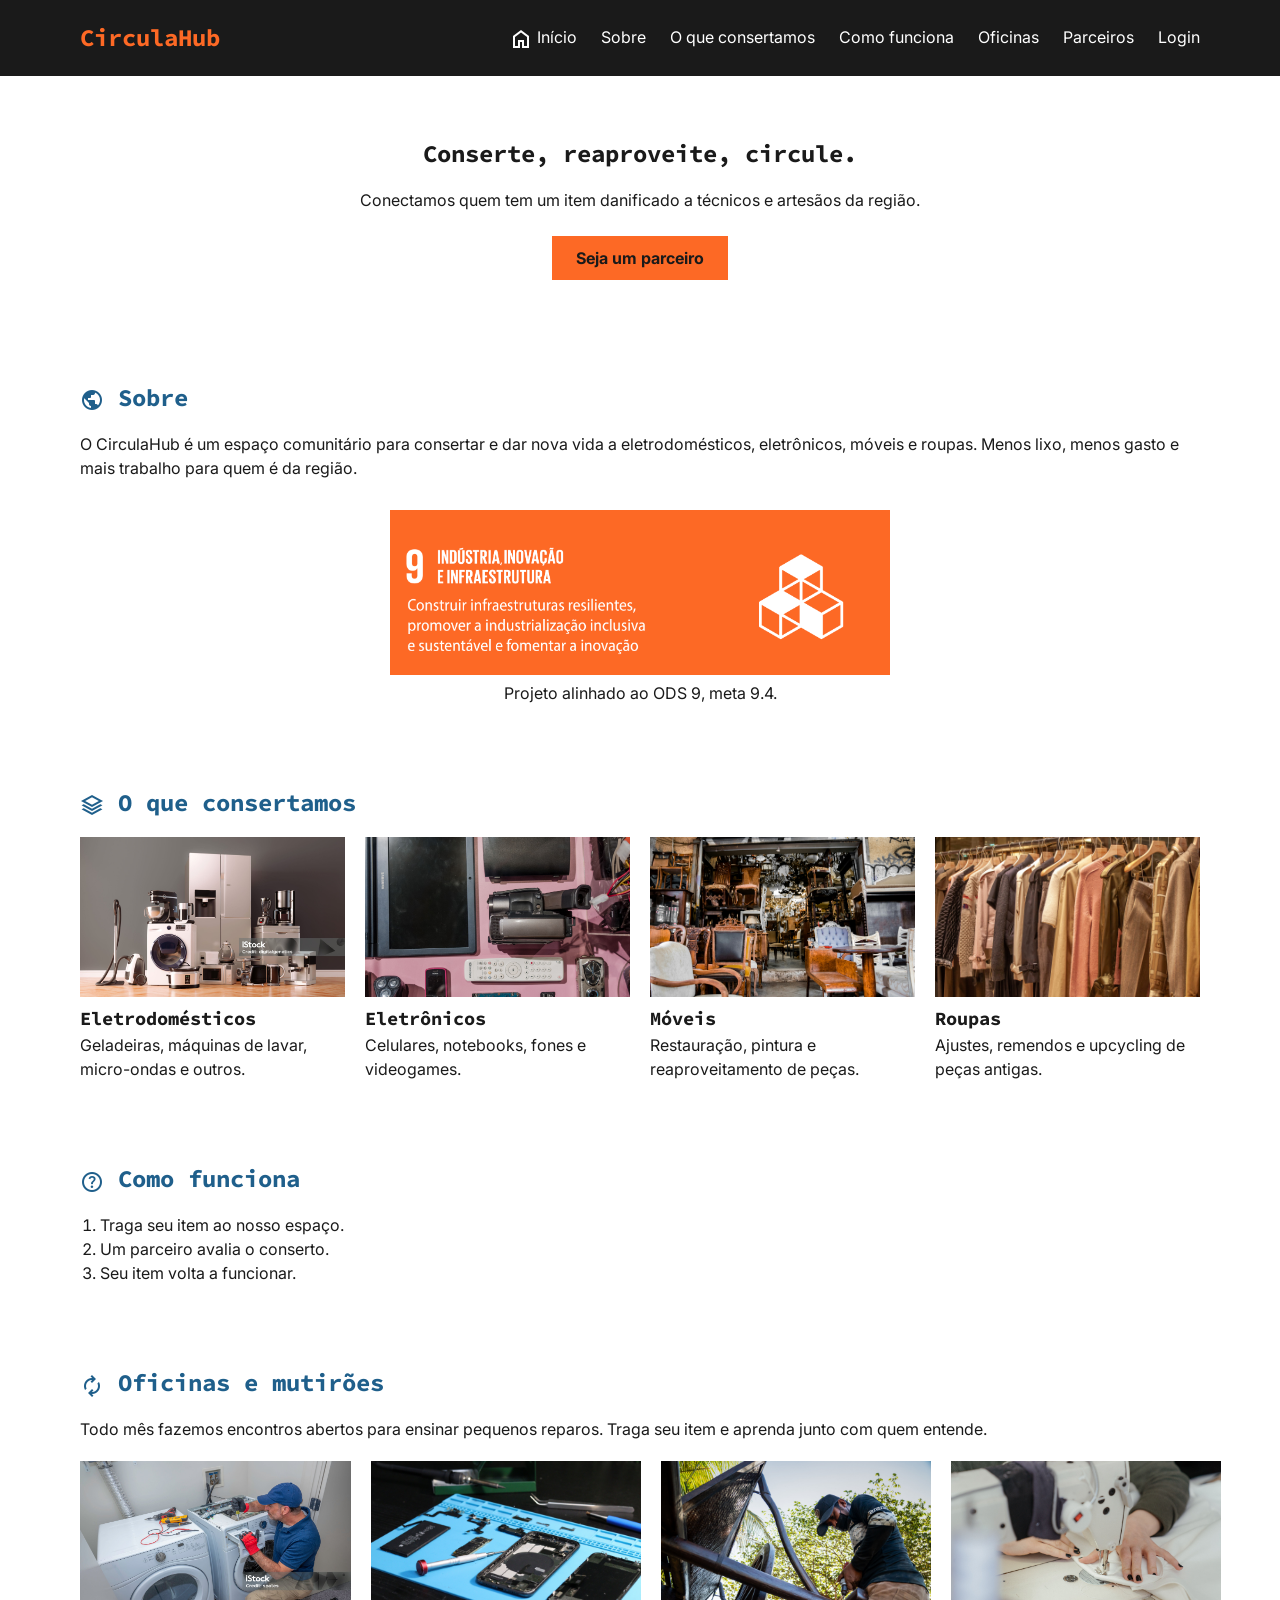
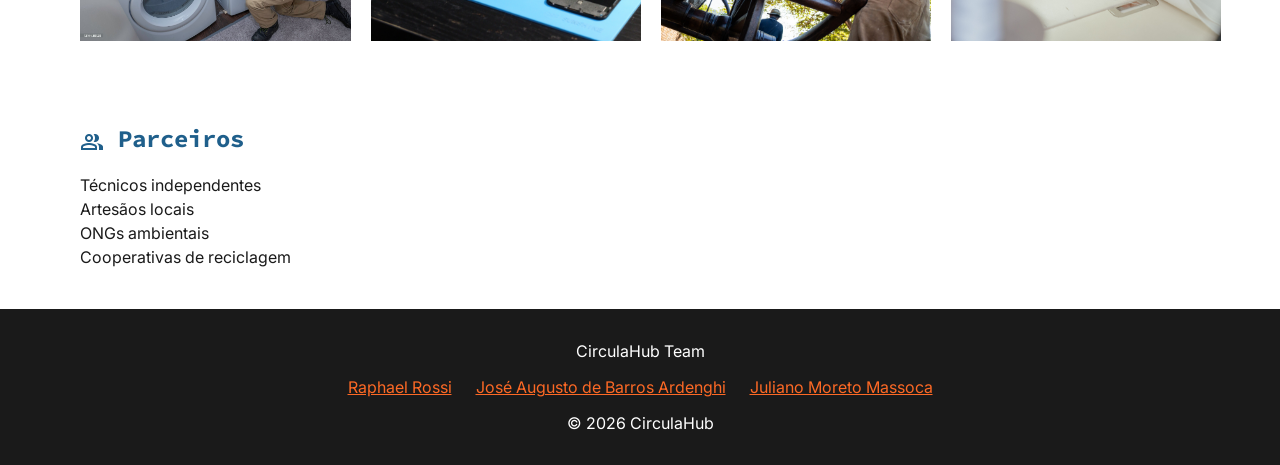
==== index.html @ 1bb64ba8 "fix:" ====
<!DOCTYPE html>
<html lang="pt-br">
    <head>
        <title>CirculaHub - Conserto e reaproveitamento</title>
        <meta charset="UTF-8">
        <meta name="viewport" content="width=device-width, initial-scale=1">
        <!-- fontes externas -->
        <link rel="preconnect" href="https://fonts.googleapis.com">
        <link rel="preconnect" href="https://fonts.gstatic.com" crossorigin>
        <link href="https://fonts.googleapis.com/css2?family=Inter:ital,opsz,wght@0,14..32,100..900;1,14..32,100..900&family=Source+Code+Pro:ital,wght@0,200..900;1,200..900&display=swap" rel="stylesheet">
        <!-- ícones -->
        <link rel="stylesheet" href="https://fonts.googleapis.com/css2?family=Material+Symbols+Outlined:opsz,wght,FILL,GRAD@20..48,100..700,0..1,-50..200&icon_names=autorenew,group,help,home,public,stacks">
        <link rel="stylesheet" href="css/style.css">
    </head>

    <body>
        <header class="cabecalho">
            <div class="cabecalho-container">
                <a class="logo" href="#inicio">CirculaHub</a>
                <nav aria-label="Navegação principal">
                    <ul class="menu">
                        <li><a href="#inicio"><span class="material-symbols-outlined" aria-hidden="true">home</span> Início</a></li>
                        <li><a href="#sobre">Sobre</a></li>
                        <li><a href="#servicos">O que consertamos</a></li>
                        <li><a href="#como-funciona">Como funciona</a></li>
                        <li><a href="#oficinas">Oficinas</a></li>
                        <li><a href="#parceiros">Parceiros</a></li>
                        <li><a href="login.html">Login</a></li>
                    </ul>
                </nav>
            </div>
        </header>

        <main>
            <!-- destaque inicial -->
            <section id="inicio" class="destaque">
                <h1>Conserte, reaproveite, circule.</h1>
                <p>Conectamos quem tem um item danificado a técnicos e artesãos da região.</p>
                <a class="botao" href="cadastro.html">Seja um parceiro</a>
            </section>

            <section id="sobre" class="secao">
                <h2><span class="material-symbols-outlined" aria-hidden="true">public</span> Sobre</h2>
                <p>O CirculaHub é um espaço comunitário para consertar e dar nova vida a eletrodomésticos, eletrônicos, móveis e roupas. Menos lixo, menos gasto e mais trabalho para quem é da região.</p>
                <figure class="figura-ods">
                    <img src="figs/ods9.png" alt="Ícone do ODS 9: Indústria, Inovação e Infraestrutura">
                    <figcaption>Projeto alinhado ao ODS 9, meta 9.4.</figcaption>
                </figure>
            </section>

            <section id="servicos" class="secao">
                <h2><span class="material-symbols-outlined" aria-hidden="true">stacks</span> O que consertamos</h2>
                <div class="lista-servicos">
                    <article class="servico">
                        <img src="figs/eletrodomesticos.jpg" alt="Geladeira, máquina de lavar e outros eletrodomésticos">
                        <h3>Eletrodomésticos</h3>
                        <p>Geladeiras, máquinas de lavar, micro-ondas e outros.</p>
                    </article>
                    <article class="servico">
                        <img src="figs/eletronicos.jpg" alt="Celulares, notebook, câmeras e fones antigos">
                        <h3>Eletrônicos</h3>
                        <p>Celulares, notebooks, fones e videogames.</p>
                    </article>
                    <article class="servico">
                        <img src="figs/moveis.jpg" alt="Loja com cadeiras e móveis antigos de madeira">
                        <h3>Móveis</h3>
                        <p>Restauração, pintura e reaproveitamento de peças.</p>
                    </article>
                    <article class="servico">
                        <img src="figs/roupas.jpg" alt="Arara com casacos e roupas penduradas">
                        <h3>Roupas</h3>
                        <p>Ajustes, remendos e upcycling de peças antigas.</p>
                    </article>
                </div>
            </section>

            <section id="como-funciona" class="secao">
                <h2><span class="material-symbols-outlined" aria-hidden="true">help</span> Como funciona</h2>
                <ol class="passos">
                    <li>Traga seu item ao nosso espaço.</li>
                    <li>Um parceiro avalia o conserto.</li>
                    <li>Seu item volta a funcionar.</li>
                </ol>
            </section>

            <section id="oficinas" class="secao">
                <h2><span class="material-symbols-outlined" aria-hidden="true">autorenew</span> Oficinas e mutirões</h2>
                <p>Todo mês fazemos encontros abertos para ensinar pequenos reparos. Traga seu item e aprenda junto com quem entende.</p>
                <!-- fotos de consertos -->
                <div class="galeria">
                    <img src="figs/consertando-maquina-de-lavar.jpg" alt="Técnico consertando uma máquina de lavar">
                    <img src="figs/celular-aberto.jpg" alt="Celular aberto sobre uma bancada de reparo">
                    <img src="figs/consertando-cadeira.jpg" alt="Cadeira de madeira sendo restaurada">
                    <img src="figs/ajustando-roupa.jpg" alt="Roupa sendo ajustada">
                </div>
            </section>

            <section id="parceiros" class="secao">
                <h2><span class="material-symbols-outlined" aria-hidden="true">group</span> Parceiros</h2>
                <ul class="lista-parceiros">
                    <li>Técnicos independentes</li>
                    <li>Artesãos locais</li>
                    <li>ONGs ambientais</li>
                    <li>Cooperativas de reciclagem</li>
                </ul>
            </section>
        </main>

        <footer class="rodape">
            <p>CirculaHub Team</p>
            <!-- currículos da equipe -->
            <ul class="lista-curriculos">
                <li><a href="https://br.linkedin.com/in/rossipoke?trk=people-guest_people_search-card" target="_blank" rel="noopener">Raphael Rossi</a></li>
                <li><a href="https://josephnf.github.io/Curriculum-Vitae/" target="_blank" rel="noopener">José Augusto de Barros Ardenghi</a></li>
                <li><a href="https://julianomxm.github.io/Frontend/" target="_blank" rel="noopener">Juliano Moreto Massoca</a></li>
            </ul>
            <p>&copy; 2026 CirculaHub</p>
        </footer>
    </body>
</html>
---- css/style.css ----
/* paleta: preto #1a1a1a, branco #ffffff, laranja #fd6925, azul #1f5f8b */

*{
    margin: 0;
    padding: 0;
    list-style: none;
    box-sizing: border-box;
}

body{
    background-color: #ffffff;
    color: #1a1a1a;
    font-family: "Inter", Arial, sans-serif;
    line-height: 1.5;
    /* empurra o rodapé para o fim da página */
    min-height: 100vh;
    display: flex;
    flex-direction: column;
}

/* fonte dos títulos */
.logo, h1, h2, h3{
    font-family: "Source Code Pro", monospace;
}

/* ícones alinhados ao texto */
.material-symbols-outlined{
    vertical-align: middle;
}

/* cabeçalho */
/* fica fixo no topo ao rolar */
.cabecalho{
    background-color: #1a1a1a;
    position: sticky;
    top: 0;
    z-index: 10;
}

.cabecalho-container{
    max-width: 72rem;
    margin: 0 auto;
    padding: 20px 1rem;
    display: flex;
    align-items: center;
    justify-content: space-between;
}

.logo{
    color: #fd6925;
    font-size: 1.5rem;
    font-weight: bold;
    text-decoration: none;
}

.menu li{
    display: inline-block;
    margin-left: 20px;
}

.menu a{
    color: #ffffff;
    text-decoration: none;
}

.menu a:hover{
    color: #fd6925;
}

/* conteúdo */
main{
    flex: 1;
    width: 100%;
    max-width: 72rem;
    margin: 0 auto;
    padding: 0 1rem;
}

.secao{
    padding: 40px 0;
    scroll-margin-top: 70px;
}

h2{
    color: #1f5f8b;
    margin-bottom: 16px;
}

.destaque{
    padding: 60px 0;
    text-align: center;
}

.destaque p{
    margin: 16px 0 24px;
}

.botao{
    display: inline-block;
    padding: 10px 24px;
    background-color: #fd6925;
    color: #1a1a1a;
    font-weight: bold;
    text-decoration: none;
}

.figura-ods{
    margin-top: 30px;
    text-align: center;
}

.figura-ods img{
    width: 500px;
}

.lista-servicos{
    display: flex;
    gap: 20px;
}

.servico{
    flex: 1;
}

.servico img{
    display: block;
    width: 100%;
    height: 160px;
    object-fit: cover;
    margin-bottom: 8px;
}

.galeria{
    display: flex;
    gap: 20px;
    margin-top: 20px;
}

.galeria img{
    flex: 1;
    width: 25%;
    height: 180px;
    object-fit: cover;
}

.passos{
    list-style: decimal;
    padding-left: 20px;
}

.passos li{
    list-style: decimal;
}

/* login e cadastro */
.formulario-container{
    max-width: 400px;
    margin: 0 auto;
    padding: 60px 0;
}

.formulario-container h1{
    margin-bottom: 8px;
}

.formulario label{
    display: block;
    margin-top: 16px;
    margin-bottom: 4px;
}

.formulario input,
.formulario select{
    width: 100%;
    padding: 8px;
    font-family: inherit;
    font-size: 1rem;
}

.formulario .botao{
    width: 100%;
    margin-top: 24px;
    border: none;
    font-family: inherit;
    font-size: 1rem;
    cursor: pointer;
}

.formulario-link{
    margin-top: 16px;
    text-align: center;
}

.formulario-link a{
    color: #1f5f8b;
}

/* rodapé */
.rodape{
    background-color: #1a1a1a;
    color: #ffffff;
    padding: 30px 1rem;
    text-align: center;
}

.lista-curriculos{
    margin: 12px 0;
}

.lista-curriculos li{
    display: inline-block;
    margin: 0 10px;
}

.lista-curriculos a{
    color: #fd6925;
}
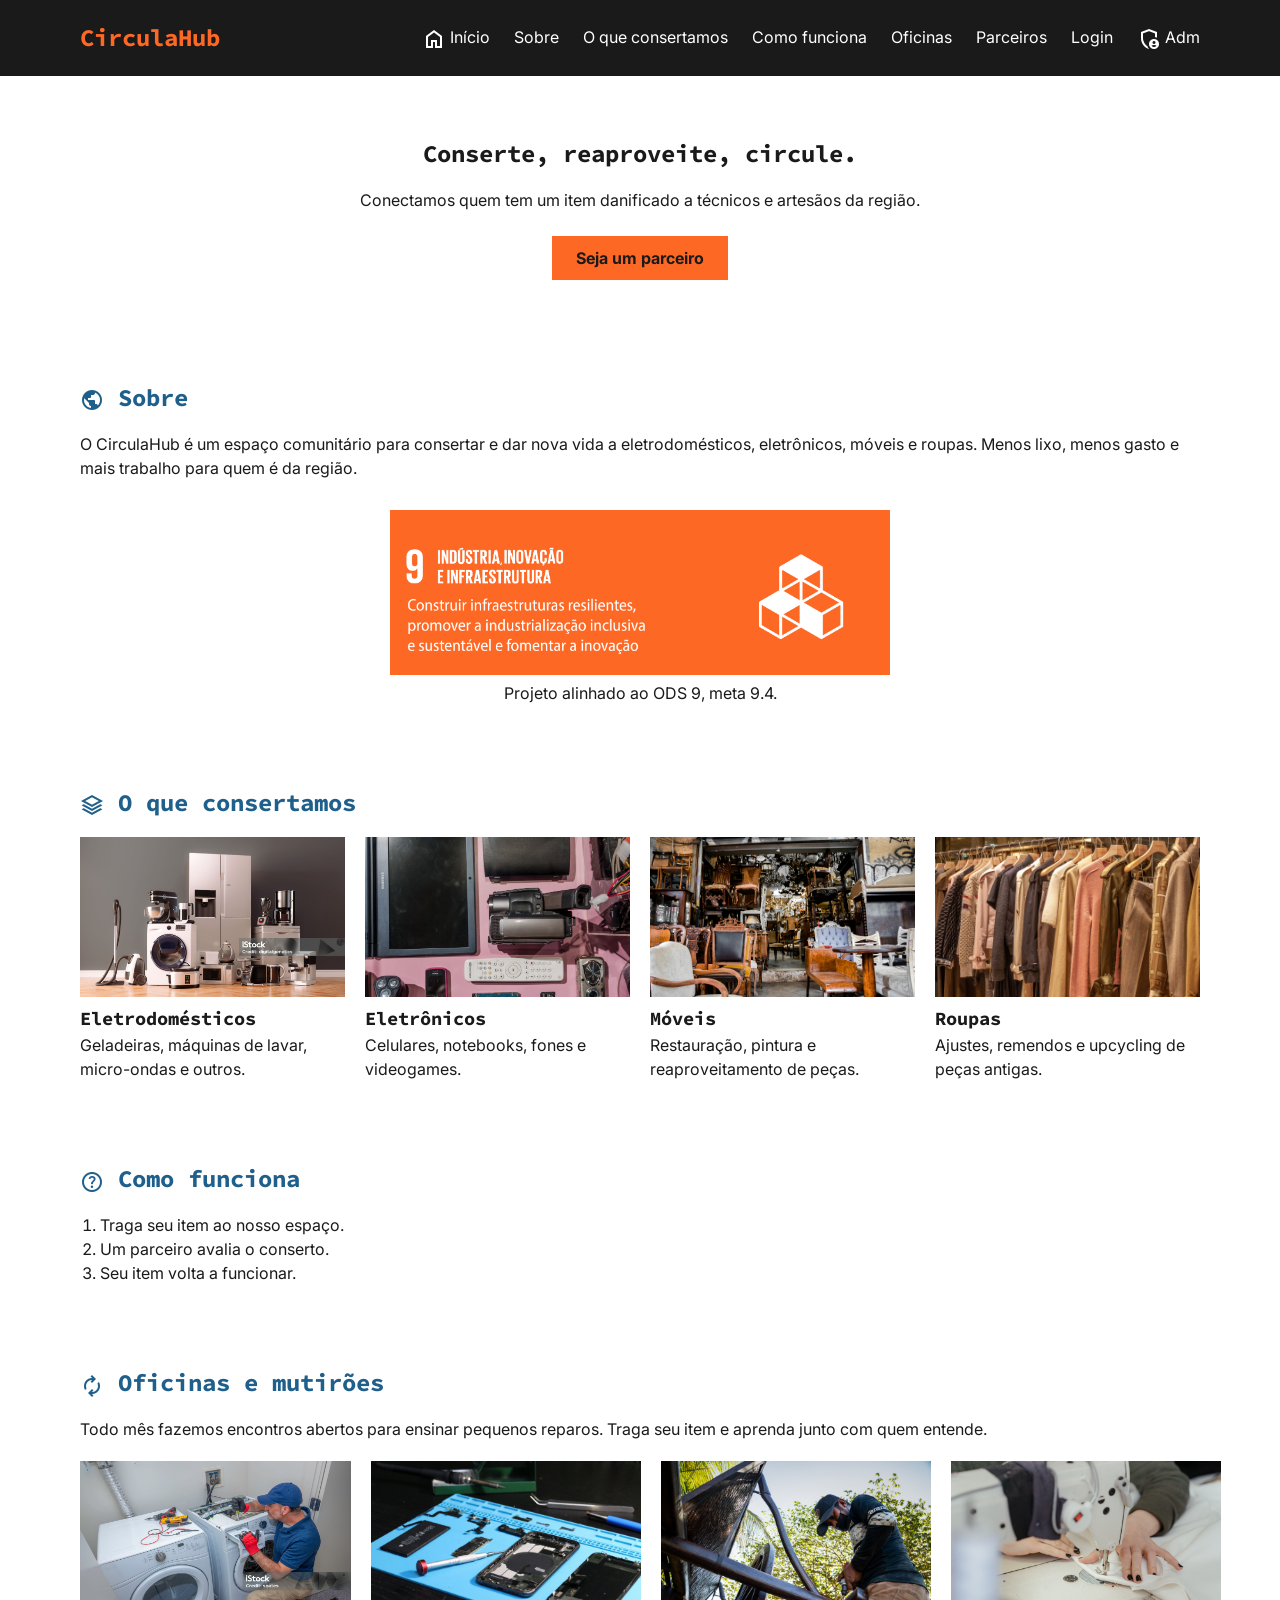
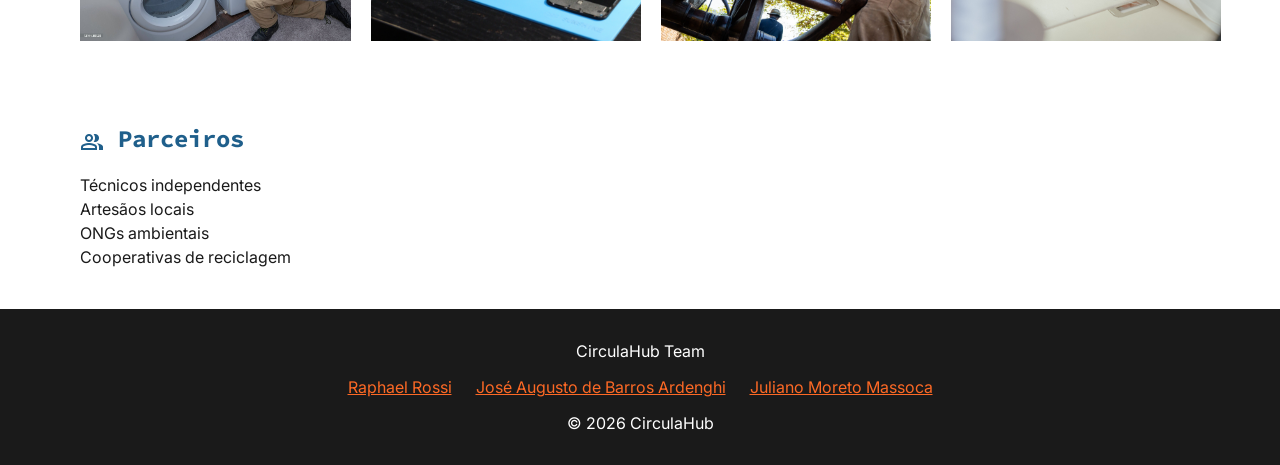
==== commit 652f9473: "feat: cria página adm com cadastro de usuários em JavaScript Adiciona o item Adm no menu da página i" ====
--- a/index.html
+++ b/index.html
@@ -9,7 +9,7 @@
         <link rel="preconnect" href="https://fonts.gstatic.com" crossorigin>
         <link href="https://fonts.googleapis.com/css2?family=Inter:ital,opsz,wght@0,14..32,100..900;1,14..32,100..900&family=Source+Code+Pro:ital,wght@0,200..900;1,200..900&display=swap" rel="stylesheet">
         <!-- ícones -->
-        <link rel="stylesheet" href="https://fonts.googleapis.com/css2?family=Material+Symbols+Outlined:opsz,wght,FILL,GRAD@20..48,100..700,0..1,-50..200&icon_names=autorenew,group,help,home,public,stacks">
+        <link rel="stylesheet" href="https://fonts.googleapis.com/css2?family=Material+Symbols+Outlined:opsz,wght,FILL,GRAD@20..48,100..700,0..1,-50..200&icon_names=admin_panel_settings,autorenew,group,help,home,public,stacks">
         <link rel="stylesheet" href="css/style.css">
     </head>
 
@@ -26,6 +26,7 @@
                         <li><a href="#oficinas">Oficinas</a></li>
                         <li><a href="#parceiros">Parceiros</a></li>
                         <li><a href="login.html">Login</a></li>
+                        <li><a href="adm.html"><span class="material-symbols-outlined" aria-hidden="true">admin_panel_settings</span> Adm</a></li>
                     </ul>
                 </nav>
             </div>
--- a/css/style.css
+++ b/css/style.css
@@ -195,6 +195,73 @@
     color: #1f5f8b;
 }
 
+/* adm */
+.adm{
+    max-width: 600px;
+}
+
+.formulario .botao-secundario{
+    margin-top: 8px;
+    background-color: #ffffff;
+    border: 2px solid #1a1a1a;
+}
+
+.usuarios{
+    margin-top: 40px;
+}
+
+.lista-usuarios{
+    margin-top: 16px;
+}
+
+.lista-usuarios li{
+    display: flex;
+    align-items: center;
+    justify-content: space-between;
+    gap: 12px;
+    padding: 12px 0;
+    border-bottom: 1px solid #1a1a1a;
+}
+
+.usuario-info span{
+    display: block;
+}
+
+.usuario-data{
+    color: #1f5f8b;
+    font-size: 0.875rem;
+}
+
+.usuario-nome{
+    font-weight: bold;
+}
+
+.usuario-email{
+    word-break: break-all;
+}
+
+.botao-excluir{
+    padding: 4px;
+    background: none;
+    border: none;
+    color: #1a1a1a;
+    cursor: pointer;
+}
+
+.botao-excluir:hover{
+    color: #fd6925;
+}
+
+.botao-escuro{
+    margin-top: 16px;
+    border: none;
+    background-color: #1a1a1a;
+    color: #ffffff;
+    font-family: inherit;
+    font-size: 1rem;
+    cursor: pointer;
+}
+
 /* rodapé */
 .rodape{
     background-color: #1a1a1a;
